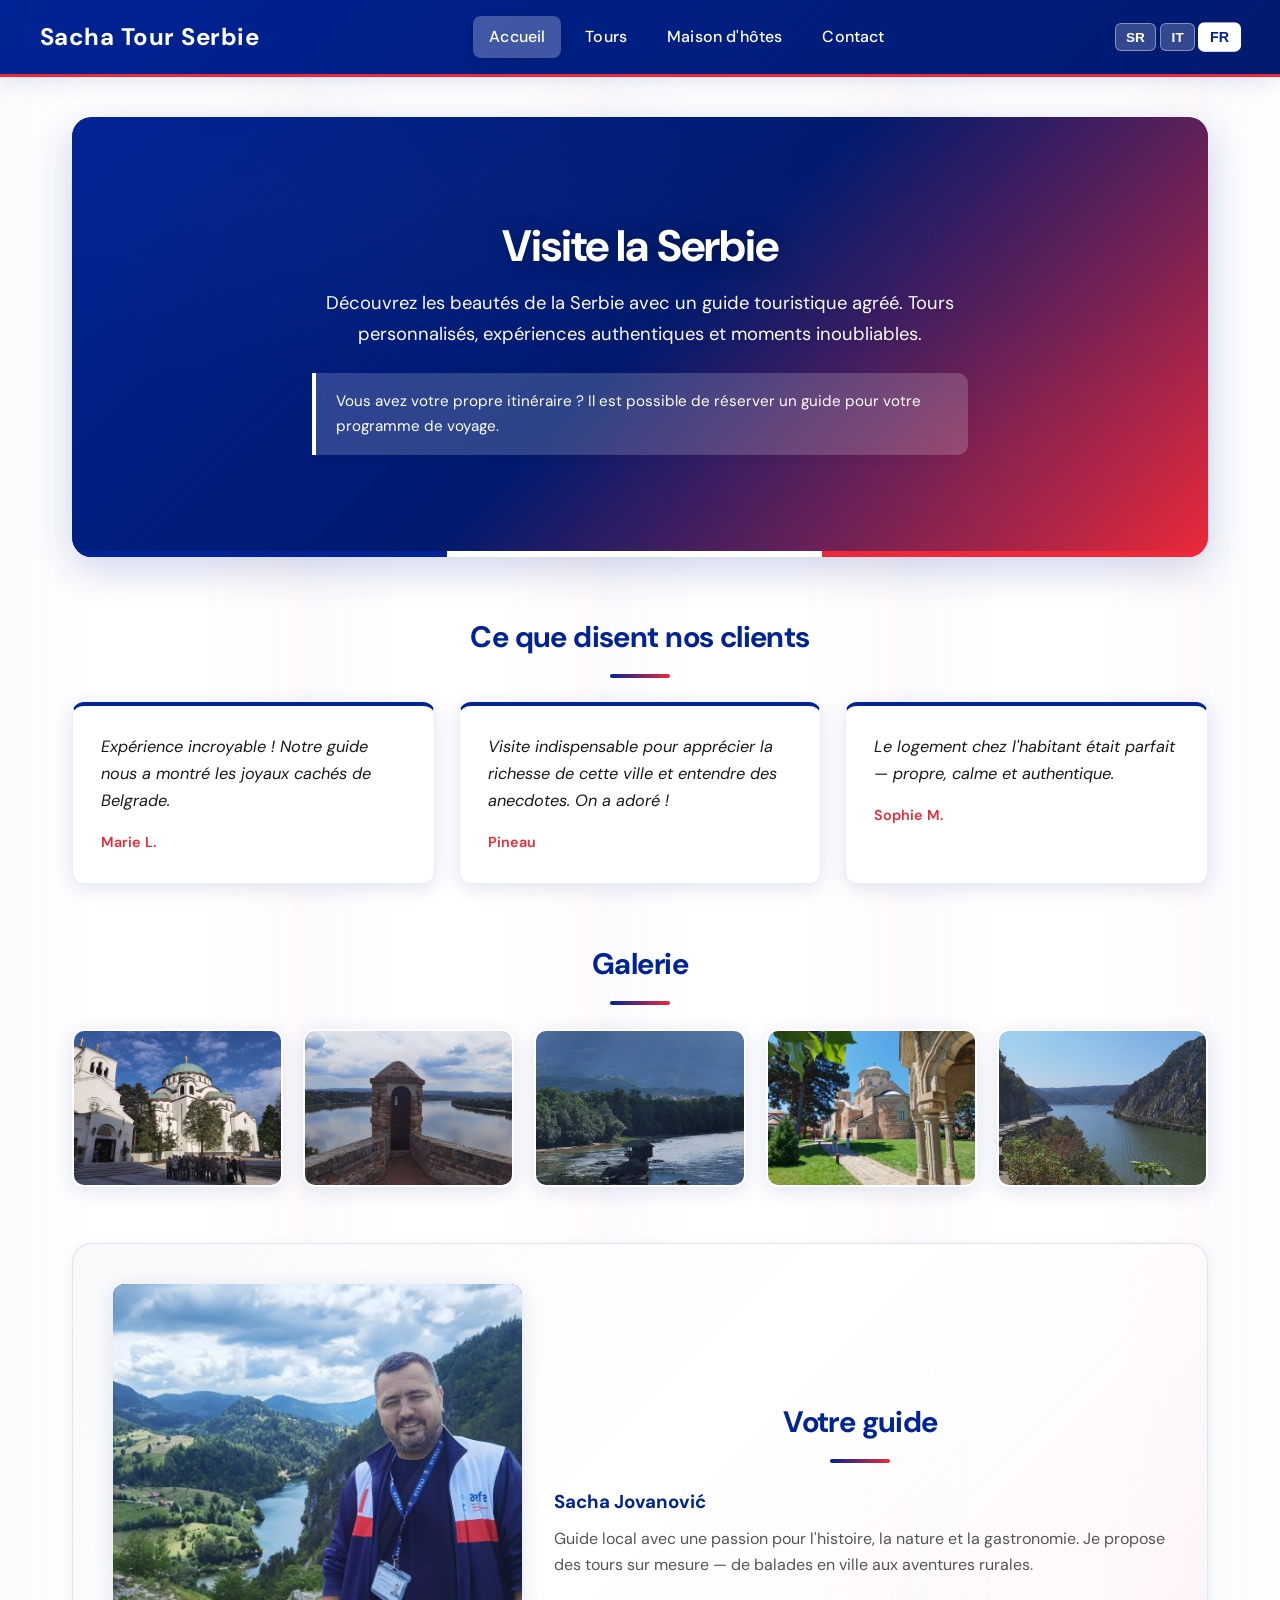
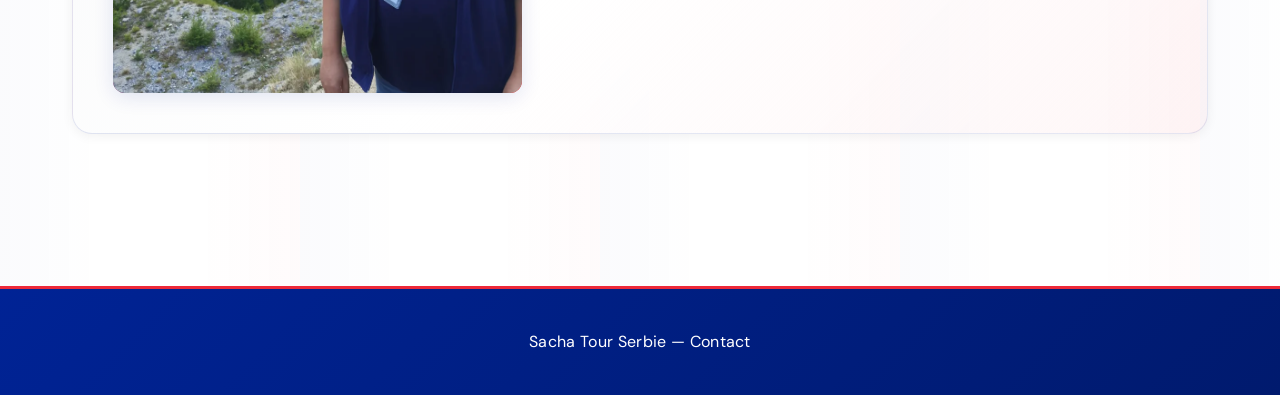
==== index.html @ c653959e "first commit" ====
<!DOCTYPE html>
<html lang="fr">
<head>
  <meta charset="UTF-8">
  <meta name="viewport" content="width=device-width, initial-scale=1.0">
  <title>Sacha Tours — Accueil</title>
  <link rel="preconnect" href="https://fonts.googleapis.com">
  <link rel="preconnect" href="https://fonts.gstatic.com" crossorigin>
  <link href="https://fonts.googleapis.com/css2?family=DM+Sans:ital,opsz,wght@0,9..40,400;0,9..40,500;0,9..40,600;0,9..40,700;1,9..40,400&display=swap" rel="stylesheet">
  <link rel="stylesheet" href="css/style.css">
</head>
<body>
  <header class="site-header">
    <div class="header-inner">
      <a href="index.html" class="site-logo" data-i18n="meta.siteName">Sacha Tours</a>
      <nav class="nav-main">
        <a href="index.html" class="active" data-i18n="nav.home">Accueil</a>
        <a href="tours.html" data-i18n="nav.tours">Tours</a>
        <a href="household.html" data-i18n="nav.household">Maison</a>
        <a href="contact.html" data-i18n="nav.contact">Contact</a>
      </nav>
      <div class="lang-switcher">
        <button type="button" data-lang="sr">SR</button>
        <button type="button" data-lang="it">IT</button>
        <button type="button" data-lang="fr">FR</button>
      </div>
    </div>
  </header>

  <main>
    <section class="hero" id="hero">
      <div class="hero-bg" aria-hidden="true"></div>
      <div class="hero-overlay"></div>
      <div class="hero-content">
        <h1 data-i18n="landing.hero.title">Bienvenue en Serbie</h1>
        <p class="subtitle" data-i18n="landing.hero.subtitle">Découvrez les beautés de la Serbie avec un guide local.</p>
        <p class="custom-note" data-i18n="landing.hero.customNote">Vous avez votre propre itinéraire ? Il est possible de réserver un guide pour votre programme de voyage.</p>
      </div>
    </section>

    <section class="testimonials">
      <h2 class="section-title" data-i18n="landing.testimonials.sectionTitle">Ce que disent nos clients</h2>
      <div class="testimonials-grid" id="testimonials-grid"></div>
    </section>

    <section class="gallery-section">
      <h2 class="section-title" data-i18n="landing.gallery.sectionTitle">Galerie</h2>
      <div class="gallery-grid" id="gallery-grid"></div>
    </section>

    <section class="guide-section">
      <div class="guide-image-wrap">
        <img src="" alt="Guide" class="guide-image" id="guide-img" onerror="this.style.display='none'; this.parentElement.classList.add('img-placeholder');">
      </div>
      <div>
        <h2 class="section-title" data-i18n="landing.guide.sectionTitle">Votre guide</h2>
        <h3 data-i18n="landing.guide.name">Sacha</h3>
        <p class="guide-desc" data-i18n="landing.guide.description">Guide local avec une passion pour l'histoire, la nature et la gastronomie.</p>
      </div>
    </section>
  </main>

  <footer class="site-footer">
    <p><a href="index.html" data-i18n="meta.siteName">Sacha Tours</a> — <a href="contact.html" data-i18n="nav.contact">Contact</a></p>
  </footer>

  <script src="js/main.js"></script>
  <script>
    (function () {
      function assetUrl(path) {
        if (!path || /^https?:\/\//i.test(path)) return path || '';
        try {
          return new URL(path, window.location.href).href;
        } catch (e) {
          return path;
        }
      }
      function renderLanding() {
        var c = window.Sacha && window.Sacha.content();
        if (!c || !c.landing) return;
        var lang = window.Sacha.lang();
        var L = c.landing;

        var grid = document.getElementById('testimonials-grid');
        if (grid && L.testimonials && L.testimonials.items) {
          grid.innerHTML = L.testimonials.items.map(function (item) {
            var t = item[lang] || item.fr || item;
            var text = t.text || '';
            var author = t.author || '';
            return '<div class="testimonial-card"><blockquote>' + escapeHtml(text) + '</blockquote><div class="author">' + escapeHtml(author) + '</div></div>';
          }).join('');
        }

        var gallery = document.getElementById('gallery-grid');
        if (gallery && L.gallery && L.gallery.images && L.gallery.images.length) {
          var galAltBase = (L.gallery.imageAlt && (L.gallery.imageAlt[lang] || L.gallery.imageAlt.fr)) || '';
          gallery.innerHTML = L.gallery.images.map(function (src, i) {
            var u = assetUrl(src);
            var alt = galAltBase ? (galAltBase + ' ' + (i + 1)) : String(i + 1);
            return '<img src="' + escapeHtml(u) + '" alt="' + escapeHtml(alt) + '" loading="lazy" onerror="this.parentElement.classList.add(\'img-placeholder\'); this.parentElement.textContent=\'Image\';">';
          }).join('');
        }

        var guideImg = document.getElementById('guide-img');
        if (guideImg && L.guide && L.guide.image) {
          var wrap = guideImg.parentElement;
          guideImg.style.display = '';
          if (wrap) wrap.classList.remove('img-placeholder');
          guideImg.removeAttribute('src');
          guideImg.src = assetUrl(L.guide.image);
          guideImg.alt = L.guide.name && L.guide.name[lang] ? L.guide.name[lang] : 'Guide';
        }
      }

      function escapeHtml(s) {
        if (!s) return '';
        var d = document.createElement('div');
        d.textContent = s;
        return d.innerHTML;
      }

      window.renderPageContent = renderLanding;
      if (window.Sacha && window.Sacha.content()) renderLanding();
    })();
  </script>
</body>
</html>
---- css/style.css ----
/* French flag palette */
:root {
  --france-blue: #002395;
  --france-white: #ffffff;
  --france-red: #ed2939;
  --blue-dark: #001a6e;
  --red-dark: #c41e3a;
  --text-dark: #1a1a1a;
  --text-muted: #555;
  --gray-light: #f8f9fa;
  --gray-bg: #f0f2f5;
  --shadow: 0 4px 20px rgba(0, 35, 149, 0.12);
  --shadow-hover: 0 12px 40px rgba(0, 35, 149, 0.2);
  --shadow-soft: 0 2px 12px rgba(0, 0, 0, 0.06);
  --radius: 12px;
  --radius-lg: 20px;
  --transition: 0.25s ease;
  --transition-slow: 0.4s ease;
}

* {
  box-sizing: border-box;
  margin: 0;
  padding: 0;
}

html {
  scroll-behavior: smooth;
}

body {
  font-family: 'DM Sans', 'Segoe UI', system-ui, -apple-system, sans-serif;
  color: var(--text-dark);
  line-height: 1.65;
  background: var(--france-white);
  background-image:
    linear-gradient(180deg, transparent 0%, transparent 100%),
    linear-gradient(90deg, rgba(0, 35, 149, 0.02) 0%, transparent 33%, transparent 66%, rgba(237, 41, 57, 0.02) 100%);
  background-size: 100% 100%, 300px 100%;
}

img {
  max-width: 100%;
  height: auto;
  display: block;
}

a {
  color: var(--france-blue);
  text-decoration: none;
  transition: color var(--transition);
}
a:hover {
  color: var(--red-dark);
}

/* Header */
.site-header {
  background: linear-gradient(135deg, var(--france-blue) 0%, var(--blue-dark) 100%);
  color: var(--france-white);
  padding: 1rem 2rem;
  position: sticky;
  top: 0;
  z-index: 100;
  box-shadow: var(--shadow);
  border-bottom: 3px solid var(--france-red);
}

.header-inner {
  max-width: 1200px;
  margin: 0 auto;
  display: flex;
  align-items: center;
  justify-content: space-between;
  flex-wrap: wrap;
  gap: 1rem;
}

.site-logo {
  font-weight: 700;
  font-size: 1.5rem;
  letter-spacing: 0.02em;
  color: var(--france-white);
  transition: opacity var(--transition), transform var(--transition);
}
.site-logo:hover {
  color: var(--france-white);
  opacity: 0.95;
  transform: translateY(-1px);
}

.nav-main {
  display: flex;
  gap: 0.5rem;
  flex-wrap: wrap;
}

.nav-main a {
  color: var(--france-white);
  padding: 0.5rem 1rem;
  border-radius: 8px;
  font-weight: 500;
  letter-spacing: 0.01em;
  transition: background var(--transition), color var(--transition), transform var(--transition);
}
.nav-main a:hover,
.nav-main a.active {
  background: rgba(255, 255, 255, 0.2);
  color: var(--france-white);
}
.nav-main a.active {
  background: rgba(255, 255, 255, 0.25);
  box-shadow: 0 2px 8px rgba(0, 0, 0, 0.15);
}

.lang-switcher {
  display: flex;
  gap: 0.25rem;
}

.lang-switcher button {
  background: rgba(255, 255, 255, 0.2);
  border: 1px solid rgba(255, 255, 255, 0.4);
  color: var(--france-white);
  padding: 0.35rem 0.65rem;
  border-radius: 6px;
  cursor: pointer;
  font-size: 0.85rem;
  font-weight: 600;
  transition: background var(--transition), border-color var(--transition), transform var(--transition);
}
.lang-switcher button:hover,
.lang-switcher button.active {
  background: var(--france-white);
  color: var(--france-blue);
  border-color: var(--france-white);
  transform: scale(1.05);
}

/* Main content */
main {
  min-height: 60vh;
  max-width: 1200px;
  margin: 0 auto;
  padding: 2.5rem 2rem;
}

/* Hero */
.hero {
  position: relative;
  min-height: 440px;
  display: flex;
  align-items: center;
  justify-content: center;
  text-align: center;
  color: var(--france-white);
  border-radius: var(--radius-lg);
  overflow: hidden;
  margin-bottom: 3.5rem;
  box-shadow: var(--shadow-hover);
}

.hero::after {
  content: '';
  position: absolute;
  bottom: 0;
  left: 0;
  right: 0;
  height: 6px;
  background: linear-gradient(90deg, var(--france-blue) 33%, var(--france-white) 33%, var(--france-white) 66%, var(--france-red) 66%);
  z-index: 2;
}

.hero-bg {
  position: absolute;
  inset: 0;
  background:
    radial-gradient(ellipse 120% 80% at 20% 20%, rgba(255, 255, 255, 0.12) 0%, transparent 50%),
    radial-gradient(ellipse 90% 70% at 85% 75%, rgba(237, 41, 57, 0.25) 0%, transparent 45%),
    linear-gradient(135deg, var(--france-blue) 0%, var(--blue-dark) 50%, var(--france-red) 100%);
  z-index: 0;
  transition: filter var(--transition-slow);
}

.hero:hover .hero-bg {
  filter: brightness(1.04);
}

@media (prefers-reduced-motion: reduce) {
  .hero-bg {
    transition: none;
  }
  .hero:hover .hero-bg {
    filter: none;
  }
}

.hero-overlay {
  position: absolute;
  inset: 0;
  background: linear-gradient(135deg, rgba(0, 35, 149, 0.88) 0%, rgba(0, 26, 110, 0.82) 50%, rgba(237, 41, 57, 0.65) 100%);
  z-index: 1;
}

.hero-content {
  position: relative;
  z-index: 2;
  padding: 2.5rem 2rem;
  max-width: 720px;
}

.hero h1 {
  font-size: clamp(1.85rem, 4.5vw, 2.75rem);
  margin-bottom: 1rem;
  font-weight: 700;
  letter-spacing: -0.02em;
  text-shadow: 0 2px 20px rgba(0, 0, 0, 0.35);
  line-height: 1.2;
}

.hero .subtitle {
  font-size: 1.15rem;
  margin-bottom: 1.5rem;
  opacity: 0.98;
  text-shadow: 0 1px 8px rgba(0, 0, 0, 0.2);
  max-width: 36em;
  margin-left: auto;
  margin-right: auto;
}

.hero .custom-note {
  background: rgba(255, 255, 255, 0.18);
  border-left: 4px solid var(--france-white);
  padding: 1rem 1.25rem;
  text-align: left;
  border-radius: 0 10px 10px 0;
  font-size: 0.95rem;
  backdrop-filter: blur(8px);
  box-shadow: var(--shadow-soft);
}

/* Section titles */
.section-title {
  font-size: 1.85rem;
  font-weight: 700;
  color: var(--france-blue);
  margin-bottom: 1.5rem;
  text-align: center;
  letter-spacing: -0.02em;
  position: relative;
  display: inline-block;
  width: 100%;
}
.section-title::after {
  content: '';
  display: block;
  width: 60px;
  height: 4px;
  background: linear-gradient(90deg, var(--france-blue), var(--france-red));
  margin: 0.75rem auto 0;
  border-radius: 2px;
}

/* Testimonials */
.testimonials {
  margin-bottom: 3.5rem;
}

.testimonials-grid {
  display: grid;
  grid-template-columns: repeat(auto-fit, minmax(280px, 1fr));
  gap: 1.5rem;
}

.testimonial-card {
  background: var(--france-white);
  border-radius: var(--radius);
  padding: 1.75rem;
  border-top: 4px solid var(--france-blue);
  box-shadow: var(--shadow);
  transition: box-shadow var(--transition), transform var(--transition), border-color var(--transition);
  border: 1px solid rgba(0, 35, 149, 0.08);
  border-top: 4px solid var(--france-blue);
}
.testimonial-card:hover {
  box-shadow: var(--shadow-hover);
  transform: translateY(-4px);
  border-top-color: var(--france-red);
}

.testimonial-card blockquote {
  font-style: italic;
  color: var(--text-dark);
  margin-bottom: 1rem;
  font-size: 1.02rem;
}

.testimonial-card .author {
  color: var(--france-red);
  font-weight: 600;
  font-size: 0.9rem;
}

/* Gallery grid */
.gallery-section {
  margin-bottom: 3.5rem;
}

.gallery-grid {
  display: grid;
  grid-template-columns: repeat(auto-fill, minmax(200px, 1fr));
  gap: 1.25rem;
}

.gallery-grid img {
  width: 100%;
  aspect-ratio: 4/3;
  object-fit: cover;
  border-radius: var(--radius);
  box-shadow: var(--shadow);
  transition: transform var(--transition), box-shadow var(--transition);
  border: 2px solid rgba(255, 255, 255, 0.9);
}
.gallery-grid img:hover {
  transform: scale(1.03);
  box-shadow: var(--shadow-hover);
}

/* Guide section */
.guide-section {
  display: grid;
  grid-template-columns: 1fr 1.5fr;
  gap: 2rem;
  align-items: center;
  margin-bottom: 3.5rem;
  padding: 2.5rem;
  background: linear-gradient(135deg, var(--gray-light) 0%, var(--france-white) 50%, rgba(237, 41, 57, 0.04) 100%);
  border-radius: var(--radius-lg);
  border: 1px solid rgba(0, 35, 149, 0.1);
  box-shadow: var(--shadow-soft);
}

@media (max-width: 768px) {
  .guide-section {
    grid-template-columns: 1fr;
    text-align: center;
  }
}

.guide-section .guide-image-wrap {
  position: relative;
  border-radius: var(--radius);
  overflow: hidden;
  box-shadow: var(--shadow);
  aspect-ratio: 1;
  width: 100%;
  background: linear-gradient(135deg, var(--france-blue), var(--france-red));
  min-height: 200px;
}
.guide-section .guide-image-wrap.img-placeholder {
  display: flex;
  align-items: center;
  justify-content: center;
  color: var(--france-white);
  font-size: 0.9rem;
}
.guide-section .guide-image-wrap .guide-image {
  position: absolute;
  inset: 0;
  width: 100%;
  height: 100%;
  object-fit: cover;
  display: block;
}

.guide-section h3 {
  color: var(--france-blue);
  margin-bottom: 0.5rem;
}

.guide-section .guide-desc {
  color: var(--text-muted);
}

/* Tour cards */
.tours-intro {
  text-align: center;
  margin-bottom: 2.5rem;
  padding: 0 1rem;
}

.tours-intro h1 {
  color: var(--france-blue);
  margin-bottom: 0.5rem;
  font-weight: 700;
  letter-spacing: -0.02em;
}

.tours-intro p {
  color: var(--text-muted);
  font-size: 1.05rem;
}

.tours-grid {
  display: grid;
  grid-template-columns: repeat(auto-fill, minmax(300px, 1fr));
  gap: 1.75rem;
}

.tour-card {
  background: var(--france-white);
  border-radius: var(--radius-lg);
  overflow: hidden;
  box-shadow: var(--shadow);
  border: 1px solid rgba(0, 35, 149, 0.1);
  transition: box-shadow var(--transition), transform var(--transition), border-color var(--transition);
  cursor: pointer;
  text-decoration: none;
  color: inherit;
  display: block;
}
.tour-card:hover {
  box-shadow: var(--shadow-hover);
  transform: translateY(-6px);
  color: inherit;
  border-color: rgba(0, 35, 149, 0.2);
}

.tour-card-image {
  width: 100%;
  aspect-ratio: 16/10;
  object-fit: cover;
  background: linear-gradient(135deg, var(--gray-light), var(--gray-bg));
  transition: transform var(--transition-slow);
}
.tour-card:hover .tour-card-image {
  transform: scale(1.05);
}

.tour-card-body {
  padding: 1.5rem;
}

.tour-card h3 {
  color: var(--france-blue);
  margin-bottom: 0.5rem;
  font-size: 1.25rem;
  font-weight: 700;
  letter-spacing: -0.01em;
}

.tour-card .short-desc {
  color: var(--text-muted);
  font-size: 0.95rem;
  margin-bottom: 1rem;
  line-height: 1.5;
}

.tour-card .price {
  color: var(--france-red);
  font-weight: 700;
  font-size: 1.15rem;
}

/* Tour detail */
.tour-detail-header {
  margin-bottom: 2rem;
}

.tour-detail-header h1 {
  color: var(--france-blue);
  margin-bottom: 0.5rem;
}

.tour-detail-header .price-tag {
  font-size: 1.25rem;
  color: var(--france-red);
  font-weight: 700;
}

.tour-detail-content {
  display: grid;
  grid-template-columns: 1fr 320px;
  gap: 2rem;
  align-items: start;
}

@media (max-width: 900px) {
  .tour-detail-content {
    grid-template-columns: 1fr;
  }
}

.tour-detail-details {
  margin-bottom: 1.5rem;
}

.tour-detail-details h2 {
  font-size: 1.25rem;
  color: var(--france-blue);
  margin-bottom: 0.75rem;
}

.tour-gallery {
  display: grid;
  grid-template-columns: repeat(auto-fill, minmax(180px, 1fr));
  gap: 1rem;
  margin-top: 1.5rem;
}

.tour-gallery img {
  width: 100%;
  aspect-ratio: 4/3;
  object-fit: cover;
  border-radius: var(--radius);
  cursor: pointer;
  transition: transform var(--transition);
}
.tour-gallery img:hover {
  transform: scale(1.03);
}

.tour-detail-sidebar {
  position: sticky;
  top: 100px;
  background: var(--gray-light);
  padding: 1.5rem;
  border-radius: var(--radius);
  border: 1px solid rgba(0, 35, 149, 0.1);
}

.tour-detail-sidebar .price-box {
  font-size: 1.5rem;
  color: var(--france-red);
  font-weight: 700;
  margin-bottom: 1rem;
}

.back-link {
  display: inline-flex;
  align-items: center;
  gap: 0.5rem;
  color: var(--france-blue);
  font-weight: 600;
  margin-bottom: 1rem;
  transition: color var(--transition), gap var(--transition);
}
.back-link:hover {
  color: var(--red-dark);
  gap: 0.65rem;
}

/* Household */
.household-intro {
  margin-bottom: 2rem;
}

.household-intro h1 {
  color: var(--france-blue);
  margin-bottom: 1rem;
}

.household-offers {
  margin: 2rem 0;
}

.household-offers h2 {
  font-size: 1.25rem;
  color: var(--france-blue);
  margin-bottom: 1rem;
}

.household-offers ul {
  list-style: none;
}

.household-offers li {
  padding: 0.5rem 0;
  padding-left: 1.5rem;
  position: relative;
}
.household-offers li::before {
  content: '';
  position: absolute;
  left: 0;
  top: 0.85em;
  width: 8px;
  height: 8px;
  background: var(--france-red);
  border-radius: 50%;
}

.household-gallery {
  display: grid;
  grid-template-columns: repeat(auto-fill, minmax(260px, 1fr));
  gap: 1rem;
  margin: 2rem 0;
}

.household-gallery img {
  width: 100%;
  aspect-ratio: 4/3;
  object-fit: cover;
  border-radius: var(--radius);
  box-shadow: var(--shadow);
}

.household-social {
  margin-top: 2rem;
  padding: 1.5rem;
  background: var(--gray-light);
  border-radius: var(--radius);
}

.household-social h3 {
  color: var(--france-blue);
  margin-bottom: 1rem;
}

.household-social .social-links {
  display: flex;
  gap: 1rem;
  flex-wrap: wrap;
}

.household-social a {
  display: inline-flex;
  align-items: center;
  gap: 0.5rem;
  padding: 0.5rem 1rem;
  background: var(--france-blue);
  color: var(--france-white) !important;
  border-radius: 8px;
  font-weight: 500;
  transition: background var(--transition), transform var(--transition);
}
.household-social a:hover {
  background: var(--blue-dark);
  color: var(--france-white);
  transform: translateY(-2px);
}

/* Contact */
.contact-grid {
  display: grid;
  grid-template-columns: 1fr 1fr;
  gap: 2rem;
  max-width: 800px;
}

@media (max-width: 600px) {
  .contact-grid {
    grid-template-columns: 1fr;
  }
}

.contact-page h1 {
  color: var(--france-blue);
  margin-bottom: 1.5rem;
}

.contact-block {
  padding: 1.5rem;
  background: var(--gray-light);
  border-radius: var(--radius);
  border-left: 4px solid var(--france-blue);
  transition: box-shadow var(--transition), transform var(--transition);
}
.contact-block:hover {
  box-shadow: var(--shadow-soft);
  transform: translateX(4px);
}

.contact-block h3 {
  font-size: 1rem;
  color: var(--france-blue);
  margin-bottom: 0.5rem;
}

.contact-block p,
.contact-block a {
  color: var(--text-dark);
}

.contact-section-title {
  font-size: 1.1rem;
  color: var(--france-blue);
  margin: 2rem 0 1rem;
  padding-bottom: 0.5rem;
  border-bottom: 2px solid var(--france-red);
}

/* Contact form */
.contact-form-section {
  max-width: 560px;
  margin-top: 2rem;
  padding: 2rem 2rem 2.25rem;
  background: var(--gray-light);
  border-radius: var(--radius);
  border-left: 4px solid var(--france-blue);
  box-shadow: var(--shadow-soft);
  transition: box-shadow var(--transition), transform var(--transition);
}

.contact-form-section:hover {
  box-shadow: var(--shadow);
}

.contact-form-section .contact-section-title {
  margin-top: 0;
  margin-bottom: 1.5rem;
  font-size: 1.25rem;
  font-weight: 700;
  letter-spacing: -0.01em;
  padding-bottom: 0.6rem;
  border-bottom: 2px solid var(--france-red);
}

.contact-form {
  display: flex;
  flex-direction: column;
  gap: 1.5rem;
}

.contact-form-row {
  display: flex;
  flex-direction: column;
}

.contact-form-row label {
  display: block;
  font-size: 0.95rem;
  font-weight: 600;
  color: var(--france-blue);
  margin-bottom: 0.5rem;
  letter-spacing: 0.01em;
}

.contact-form-row .required {
  color: var(--france-red);
  font-weight: 700;
}

.contact-form-row input,
.contact-form-row textarea {
  width: 100%;
  padding: 0.75rem 1rem;
  font: inherit;
  font-size: 1rem;
  border: 1px solid rgba(0, 35, 149, 0.25);
  border-radius: var(--radius);
  background: var(--france-white);
  color: var(--text-dark);
  transition: border-color var(--transition), box-shadow var(--transition);
  box-shadow: 0 1px 3px rgba(0, 0, 0, 0.04);
}

.contact-form-row input::placeholder,
.contact-form-row textarea::placeholder {
  color: var(--text-muted);
  opacity: 0.8;
}

.contact-form-row input:focus,
.contact-form-row textarea:focus {
  outline: none;
  border-color: var(--france-blue);
  box-shadow: 0 0 0 3px rgba(0, 35, 149, 0.15);
}

.contact-form-row input.error,
.contact-form-row textarea.error {
  border-color: var(--france-red);
  box-shadow: 0 0 0 2px rgba(237, 41, 57, 0.15);
}

.contact-form-row textarea {
  resize: vertical;
  min-height: 140px;
}

.contact-form-message {
  font-size: 0.95rem;
  padding: 1rem 1.25rem;
  border-radius: var(--radius);
  margin: 0;
  font-weight: 500;
}

.contact-form-message.success {
  background: rgba(0, 35, 149, 0.08);
  color: var(--france-blue);
  border: 1px solid rgba(0, 35, 149, 0.2);
}

.contact-form-message.error {
  background: rgba(237, 41, 57, 0.08);
  color: var(--red-dark);
  border: 1px solid rgba(237, 41, 57, 0.25);
}

.contact-form-submit {
  align-self: flex-start;
  padding: 0.75rem 1.75rem;
  font: inherit;
  font-size: 1rem;
  font-weight: 600;
  letter-spacing: 0.02em;
  color: var(--france-white);
  background: linear-gradient(135deg, var(--france-blue) 0%, var(--blue-dark) 100%);
  border: none;
  border-radius: var(--radius);
  cursor: pointer;
  box-shadow: var(--shadow-soft);
  transition: box-shadow var(--transition), transform var(--transition), opacity var(--transition);
}

.contact-form-submit:hover {
  box-shadow: var(--shadow);
  transform: translateY(-2px);
  opacity: 0.98;
}

.contact-form-submit:disabled {
  opacity: 0.7;
  cursor: not-allowed;
  transform: none;
}

.contact-links {
  display: flex;
  flex-wrap: wrap;
  gap: 0.75rem;
}

.contact-links a {
  display: inline-flex;
  align-items: center;
  gap: 0.4rem;
  padding: 0.4rem 0.8rem;
  background: var(--france-white);
  border: 1px solid var(--france-blue);
  color: var(--france-blue);
  border-radius: 8px;
  font-size: 0.9rem;
  transition: background var(--transition), color var(--transition);
}
.contact-links a:hover {
  background: var(--france-blue);
  color: var(--france-white);
}

/* Contact — social cards */
.contact-social-region {
  margin-top: 2.75rem;
  padding-top: 2rem;
  border-top: 1px solid rgba(0, 35, 149, 0.12);
}

.contact-social-region-title {
  font-size: 1.35rem;
  font-weight: 700;
  color: var(--france-blue);
  letter-spacing: -0.02em;
  margin-bottom: 1.25rem;
  padding-bottom: 0.5rem;
  border-bottom: 3px solid var(--france-red);
  max-width: 720px;
}

.contact-social-grid {
  display: grid;
  grid-template-columns: repeat(2, 1fr);
  gap: 1.5rem;
  max-width: 900px;
}

@media (max-width: 700px) {
  .contact-social-grid {
    grid-template-columns: 1fr;
  }
}

.contact-social-card {
  background: linear-gradient(165deg, var(--france-white) 0%, var(--gray-light) 100%);
  border: 1px solid rgba(0, 35, 149, 0.12);
  border-radius: var(--radius-lg);
  padding: 1.5rem 1.5rem 1.35rem;
  box-shadow: var(--shadow-soft);
  transition: box-shadow var(--transition), border-color var(--transition), transform var(--transition);
}

.contact-social-card:hover {
  box-shadow: var(--shadow);
  border-color: rgba(0, 35, 149, 0.2);
}

.contact-social-card-head {
  display: flex;
  align-items: flex-start;
  gap: 1rem;
  margin-bottom: 1.25rem;
  padding-bottom: 1rem;
  border-bottom: 1px solid rgba(0, 35, 149, 0.08);
}

.contact-social-card-badge {
  flex-shrink: 0;
  width: 48px;
  height: 48px;
  display: flex;
  align-items: center;
  justify-content: center;
  border-radius: var(--radius);
  color: var(--france-white);
}

.contact-social-card-badge--guide {
  background: linear-gradient(135deg, var(--france-blue) 0%, var(--blue-dark) 100%);
  box-shadow: 0 4px 14px rgba(0, 35, 149, 0.25);
}

.contact-social-card-badge--house {
  background: linear-gradient(135deg, var(--france-red) 0%, var(--red-dark) 100%);
  box-shadow: 0 4px 14px rgba(237, 41, 57, 0.22);
}

.contact-social-card-titles {
  min-width: 0;
}

.contact-social-card-title {
  font-size: 1.15rem;
  font-weight: 700;
  color: var(--france-blue);
  margin: 0 0 0.35rem;
  line-height: 1.25;
}

.contact-social-card-sub {
  font-size: 0.88rem;
  color: var(--text-muted);
  line-height: 1.45;
  margin: 0;
}

.contact-social-buttons {
  display: flex;
  flex-wrap: wrap;
  gap: 0.65rem;
}

.contact-social-empty {
  font-size: 0.9rem;
  color: var(--text-muted);
  font-style: italic;
  margin: 0;
}

.contact-social-btn {
  display: inline-flex;
  align-items: center;
  gap: 0.5rem;
  padding: 0.65rem 1rem;
  font-size: 0.92rem;
  font-weight: 600;
  text-decoration: none;
  border-radius: var(--radius);
  border: 1px solid transparent;
  transition: transform var(--transition), box-shadow var(--transition), background var(--transition), color var(--transition), border-color var(--transition);
}

.contact-social-btn-icon {
  flex-shrink: 0;
  width: 20px;
  height: 20px;
}

.contact-social-btn-label {
  line-height: 1;
}

.contact-social-btn--facebook {
  background: #1877f2;
  color: #fff;
  border-color: rgba(0, 0, 0, 0.06);
}

.contact-social-btn--facebook:hover {
  background: #166fe5;
  color: #fff;
  transform: translateY(-2px);
  box-shadow: 0 6px 20px rgba(24, 119, 242, 0.35);
}

.contact-social-btn--instagram {
  background: linear-gradient(45deg, #f09433 0%, #e6683c 25%, #dc2743 50%, #cc2366 75%, #bc1888 100%);
  color: #fff;
  border-color: rgba(0, 0, 0, 0.08);
}

.contact-social-btn--instagram:hover {
  color: #fff;
  filter: brightness(1.05);
  transform: translateY(-2px);
  box-shadow: 0 6px 20px rgba(188, 24, 136, 0.35);
}

.contact-social-btn--linkedin {
  background: #0a66c2;
  color: #fff;
  border-color: rgba(0, 0, 0, 0.06);
}

.contact-social-btn--linkedin:hover {
  background: #095195;
  color: #fff;
  transform: translateY(-2px);
  box-shadow: 0 6px 20px rgba(10, 102, 194, 0.35);
}

@media (prefers-reduced-motion: reduce) {
  .contact-social-card:hover,
  .contact-social-btn--facebook:hover,
  .contact-social-btn--instagram:hover,
  .contact-social-btn--linkedin:hover {
    transform: none;
  }
}

/* Footer */
.site-footer {
  background: linear-gradient(135deg, var(--france-blue) 0%, var(--blue-dark) 100%);
  color: var(--france-white);
  padding: 2.5rem 2rem;
  margin-top: 3.5rem;
  text-align: center;
  border-top: 3px solid var(--france-red);
}

.site-footer p {
  letter-spacing: 0.02em;
}

.site-footer a {
  color: var(--france-white);
  transition: opacity var(--transition);
}
.site-footer a:hover {
  text-decoration: underline;
  opacity: 0.95;
}

/* Lightbox for tour gallery */
.lightbox {
  display: none;
  position: fixed;
  inset: 0;
  background: rgba(0, 0, 0, 0.9);
  z-index: 1000;
  align-items: center;
  justify-content: center;
  padding: 2rem;
}
.lightbox.active {
  display: flex;
}

.lightbox img {
  max-width: 90%;
  max-height: 90vh;
  object-fit: contain;
  border-radius: 8px;
}

.lightbox-close {
  position: absolute;
  top: 1rem;
  right: 1.5rem;
  background: var(--france-white);
  color: var(--france-blue);
  border: none;
  width: 40px;
  height: 40px;
  border-radius: 50%;
  font-size: 1.5rem;
  cursor: pointer;
  line-height: 1;
  transition: background var(--transition), color var(--transition);
}
.lightbox-close:hover {
  background: var(--france-red);
  color: var(--france-white);
}

/* Placeholder for missing images */
.img-placeholder {
  background: linear-gradient(135deg, var(--france-blue) 0%, var(--france-red) 100%);
  display: flex;
  align-items: center;
  justify-content: center;
  color: var(--france-white);
  font-size: 0.9rem;
  text-align: center;
  padding: 1rem;
}

/* Focus visible for accessibility */
a:focus-visible,
button:focus-visible,
input:focus-visible,
textarea:focus-visible {
  outline: 2px solid var(--france-blue);
  outline-offset: 2px;
}
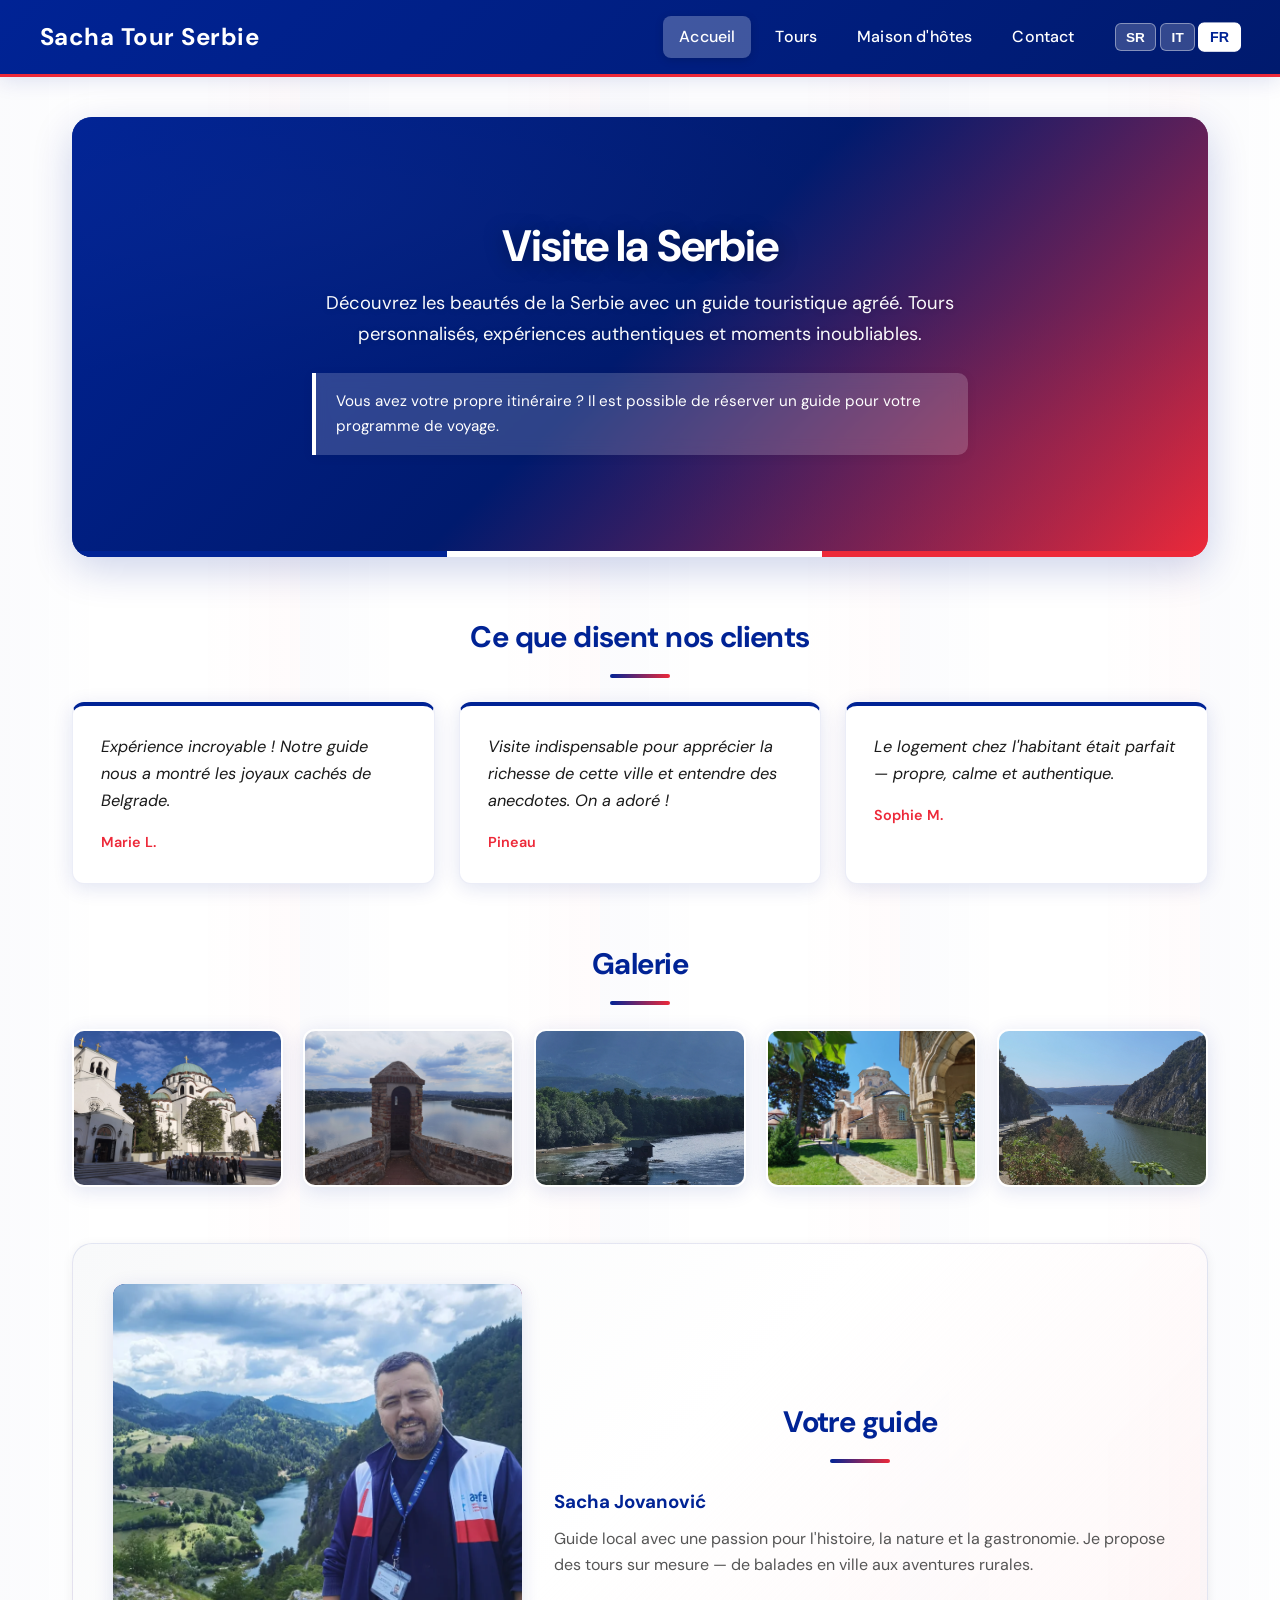
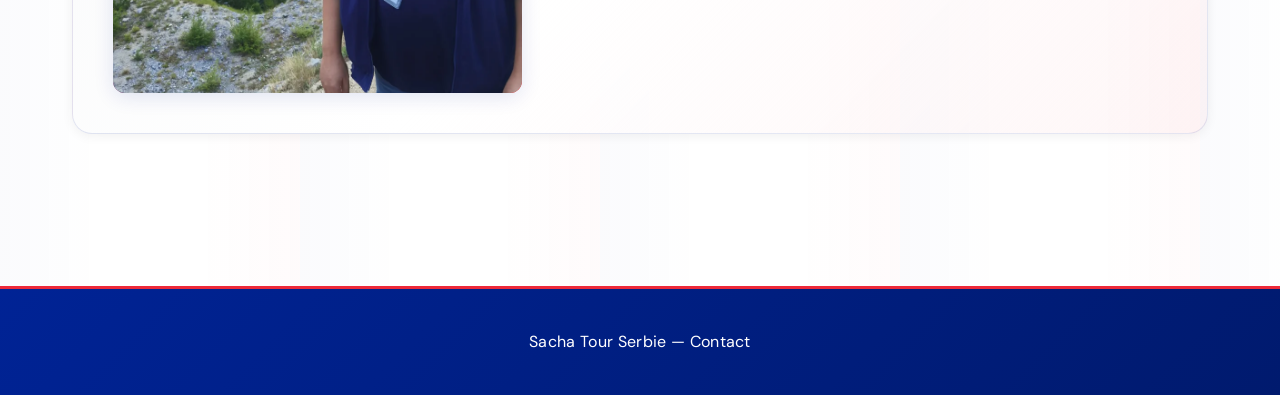
==== commit 56a2342a: "Navigation fix" ====
--- a/index.html
+++ b/index.html
@@ -3,28 +3,54 @@
 <head>
   <meta charset="UTF-8">
   <meta name="viewport" content="width=device-width, initial-scale=1.0">
-  <title>Sacha Tours — Accueil</title>
+  <meta name="description" content="Visites guidées en Serbie (Belgrade, Novi Sad, nature, monastères). Chambres d'hôtes Šeširče à Rudnik. Guide agréé — réservations sur mesure. Sacha Tour Serbie.">
+  <meta name="robots" content="index, follow">
+  <meta name="theme-color" content="#002395">
+  <link rel="canonical" href="https://sachatourserbie.com/">
+  <meta property="og:type" content="website">
+  <meta property="og:site_name" content="Sacha Tour Serbie">
+  <meta property="og:title" content="Sacha Tour Serbie — Visites guidées et chambres d'hôtes en Serbie">
+  <meta property="og:description" content="Visites guidées en Serbie (Belgrade, Novi Sad, nature, monastères). Chambres d'hôtes Šeširče. Guide agréé — réservations sur mesure.">
+  <meta property="og:url" content="https://sachatourserbie.com/">
+  <meta property="og:image" content="https://sachatourserbie.com/images/guide/1.webp">
+  <meta property="og:locale" content="fr_FR">
+  <meta property="og:locale:alternate" content="sr_RS">
+  <meta property="og:locale:alternate" content="it_IT">
+  <meta name="twitter:card" content="summary_large_image">
+  <meta name="twitter:title" content="Sacha Tour Serbie — Visites guidées et chambres d'hôtes en Serbie">
+  <meta name="twitter:description" content="Visites guidées en Serbie. Chambres d'hôtes Šeširče. Guide agréé — Sacha Tour Serbie.">
+  <meta name="twitter:image" content="https://sachatourserbie.com/images/guide/1.webp">
+  <title>Sacha Tour Serbie — Accueil</title>
   <link rel="preconnect" href="https://fonts.googleapis.com">
   <link rel="preconnect" href="https://fonts.gstatic.com" crossorigin>
   <link href="https://fonts.googleapis.com/css2?family=DM+Sans:ital,opsz,wght@0,9..40,400;0,9..40,500;0,9..40,600;0,9..40,700;1,9..40,400&display=swap" rel="stylesheet">
   <link rel="stylesheet" href="css/style.css">
+  <script type="application/ld+json">
+  {"@context":"https://schema.org","@graph":[{"@type":"Organization","name":"Sacha Tour Serbie","url":"https://sachatourserbie.com/"},{"@type":"WebSite","name":"Sacha Tour Serbie","url":"https://sachatourserbie.com/"}]}
+  </script>
 </head>
 <body>
   <header class="site-header">
     <div class="header-inner">
       <a href="index.html" class="site-logo" data-i18n="meta.siteName">Sacha Tours</a>
-      <nav class="nav-main">
-        <a href="index.html" class="active" data-i18n="nav.home">Accueil</a>
-        <a href="tours.html" data-i18n="nav.tours">Tours</a>
-        <a href="household.html" data-i18n="nav.household">Maison</a>
-        <a href="contact.html" data-i18n="nav.contact">Contact</a>
-      </nav>
-      <div class="lang-switcher">
-        <button type="button" data-lang="sr">SR</button>
-        <button type="button" data-lang="it">IT</button>
-        <button type="button" data-lang="fr">FR</button>
+      <button type="button" class="nav-menu-toggle" id="nav-menu-toggle" aria-expanded="false" aria-controls="site-nav-panel" aria-label="Menu">
+        <span class="nav-menu-bar" aria-hidden="true"></span>
+      </button>
+      <div class="header-nav-cluster" id="site-nav-panel">
+        <nav class="nav-main">
+          <a href="index.html" class="active" data-i18n="nav.home">Accueil</a>
+          <a href="tours.html" data-i18n="nav.tours">Tours</a>
+          <a href="household.html" data-i18n="nav.household">Maison</a>
+          <a href="contact.html" data-i18n="nav.contact">Contact</a>
+        </nav>
+        <div class="lang-switcher">
+          <button type="button" data-lang="sr">SR</button>
+          <button type="button" data-lang="it">IT</button>
+          <button type="button" data-lang="fr">FR</button>
+        </div>
       </div>
     </div>
+    <div class="nav-backdrop" id="nav-backdrop" aria-hidden="true"></div>
   </header>
 
   <main>
--- a/css/style.css
+++ b/css/style.css
@@ -72,8 +72,194 @@
   display: flex;
   align-items: center;
   justify-content: space-between;
-  flex-wrap: wrap;
-  gap: 1rem;
+  flex-wrap: nowrap;
+  gap: 0.75rem 1rem;
+}
+
+.header-nav-cluster {
+  display: flex;
+  align-items: center;
+  gap: 1rem 1.5rem;
+  flex-wrap: nowrap;
+}
+
+.nav-menu-toggle {
+  display: none;
+  flex-shrink: 0;
+  align-items: center;
+  justify-content: center;
+  width: 44px;
+  height: 44px;
+  margin-left: auto;
+  padding: 0;
+  border: 1px solid rgba(255, 255, 255, 0.45);
+  border-radius: 10px;
+  background: rgba(255, 255, 255, 0.15);
+  color: var(--france-white);
+  cursor: pointer;
+  transition: background var(--transition), border-color var(--transition);
+}
+
+.nav-menu-toggle:hover {
+  background: rgba(255, 255, 255, 0.28);
+  border-color: rgba(255, 255, 255, 0.65);
+}
+
+.nav-menu-toggle:focus-visible {
+  outline: 2px solid var(--france-white);
+  outline-offset: 2px;
+}
+
+.nav-menu-toggle .nav-menu-bar {
+  display: block;
+  width: 20px;
+  height: 2px;
+  background: var(--france-white);
+  border-radius: 1px;
+  position: relative;
+}
+
+.nav-menu-toggle .nav-menu-bar::before,
+.nav-menu-toggle .nav-menu-bar::after {
+  content: '';
+  position: absolute;
+  left: 0;
+  width: 20px;
+  height: 2px;
+  background: var(--france-white);
+  border-radius: 1px;
+  transition: top 0.2s ease, transform 0.2s ease;
+}
+
+.nav-menu-toggle .nav-menu-bar::before {
+  top: -7px;
+}
+
+.nav-menu-toggle .nav-menu-bar::after {
+  top: 7px;
+}
+
+.nav-menu-toggle[aria-expanded='true'] .nav-menu-bar {
+  background: transparent;
+}
+
+.nav-menu-toggle[aria-expanded='true'] .nav-menu-bar::before {
+  top: 0;
+  transform: rotate(45deg);
+}
+
+.nav-menu-toggle[aria-expanded='true'] .nav-menu-bar::after {
+  top: 0;
+  transform: rotate(-45deg);
+}
+
+.nav-backdrop {
+  display: none;
+}
+
+body.nav-menu-open {
+  overflow: hidden;
+}
+
+@media (max-width: 900px) {
+  .nav-backdrop {
+    display: block;
+    position: fixed;
+    inset: 0;
+    z-index: 210;
+    background: rgba(0, 0, 0, 0.45);
+    border: 0;
+    padding: 0;
+    margin: 0;
+    cursor: pointer;
+    -webkit-tap-highlight-color: transparent;
+    opacity: 0;
+    visibility: hidden;
+    pointer-events: none;
+    transition: opacity 0.25s ease, visibility 0.25s ease;
+  }
+
+  .nav-backdrop.is-open {
+    opacity: 1;
+    visibility: visible;
+    pointer-events: auto;
+  }
+  .site-header {
+    padding: 0.55rem 1rem;
+    z-index: 230;
+  }
+
+  .site-logo {
+    order: 0;
+    font-size: 1.15rem;
+    line-height: 1.2;
+    max-width: calc(100% - 52px);
+    flex: 1;
+    min-width: 0;
+  }
+
+  .nav-menu-toggle {
+    display: flex;
+    order: 2;
+  }
+
+  .header-nav-cluster {
+    order: 3;
+    position: fixed;
+    top: 0;
+    right: 0;
+    bottom: 0;
+    width: min(19.5rem, 88vw);
+    max-width: 100%;
+    flex-direction: column;
+    flex-wrap: nowrap;
+    align-items: stretch;
+    justify-content: flex-start;
+    gap: 1.25rem;
+    padding: calc(0.55rem + 3.25rem + env(safe-area-inset-top, 0px)) 1.25rem 1.5rem;
+    margin: 0;
+    background: linear-gradient(180deg, var(--blue-dark) 0%, var(--france-blue) 45%, #001540 100%);
+    box-shadow: -8px 0 32px rgba(0, 0, 0, 0.35);
+    z-index: 220;
+    overflow-y: auto;
+    transform: translateX(100%);
+    visibility: hidden;
+    transition: transform 0.28s ease, visibility 0.28s ease;
+  }
+
+  .header-nav-cluster.is-open {
+    transform: translateX(0);
+    visibility: visible;
+  }
+
+  .header-inner .nav-main {
+    flex-direction: column;
+    flex-wrap: nowrap;
+    align-items: stretch;
+    gap: 0.35rem;
+  }
+
+  .header-inner .nav-main a {
+    width: 100%;
+    text-align: left;
+    padding: 0.65rem 0.85rem;
+    border-radius: 10px;
+  }
+
+  .header-inner .lang-switcher {
+    margin-top: 0.5rem;
+    padding-top: 1rem;
+    border-top: 1px solid rgba(255, 255, 255, 0.2);
+    justify-content: flex-start;
+    flex-wrap: wrap;
+    gap: 0.4rem;
+  }
+
+  .header-inner .lang-switcher button {
+    flex: 1;
+    min-width: 4.5rem;
+    padding: 0.5rem 0.75rem;
+  }
 }
 
 .site-logo {
